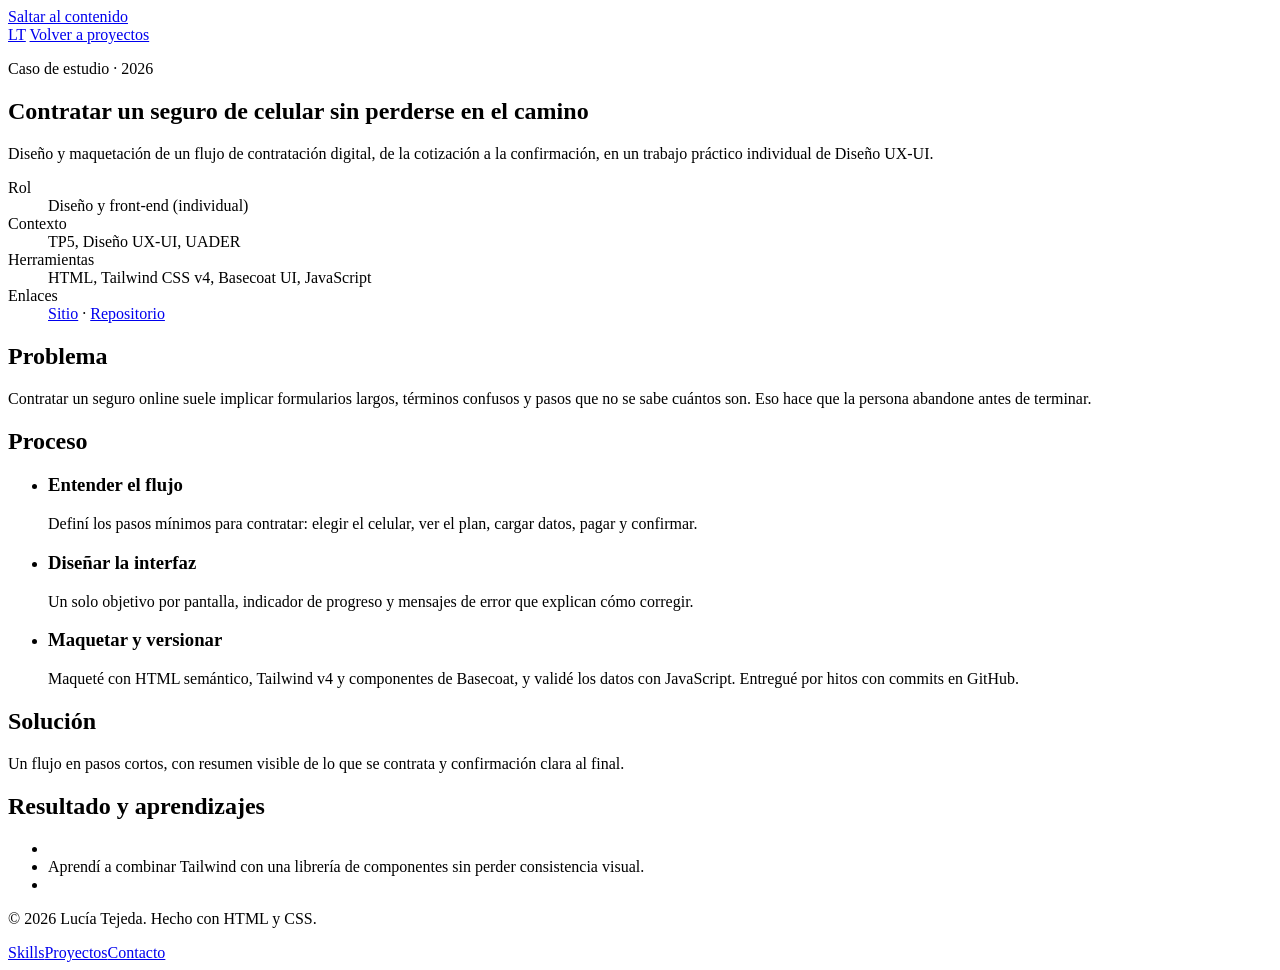
==== caso-estudio-seguros.html @ 4d707185 "Agrega caso de estudio del TP5" ====
<!DOCTYPE html>
<html lang="es">
<head>
  <meta charset="UTF-8">
  <meta name="viewport" content="width=device-width, initial-scale=1">
  <title>Caso de estudio: contratación digital de un seguro de celular · Lucía Tejeda</title>
  <meta name="description" content="Caso de estudio UX/UI: rediseño del flujo para contratar online un seguro de celular, con HTML, Tailwind CSS y JavaScript.">
  <meta name="theme-color" content="#4B2E83">
  <meta property="og:type" content="article">
  <meta property="og:title" content="Contratación digital de un seguro de celular · Caso de estudio">
  <meta property="og:description" content="Del problema al resultado: un flujo de contratación claro, paso a paso.">
  <meta property="og:image" content="https://TU-USUARIO.github.io/TU-REPO/assets/img/og-image.png">
  <link rel="icon" href="assets/favicon.svg" type="image/svg+xml">
  <link rel="preconnect" href="https://fonts.googleapis.com">
  <link rel="preconnect" href="https://fonts.gstatic.com" crossorigin>
  <link href="https://fonts.googleapis.com/css2?family=Bricolage+Grotesque:wght@600;700&family=Public+Sans:wght@400;500;600&display=swap" rel="stylesheet">
  <link rel="stylesheet" href="css/styles.css">
</head>
<body>
  <a class="skip" href="#main">Saltar al contenido</a>

  <header class="site-header">
    <div class="wrap bar">
      <a class="logo" href="index.html" aria-label="Lucía Tejeda, volver al inicio">LT</a>
      <a class="btn btn-secondary" href="index.html#proyectos">Volver a proyectos</a>
    </div>
  </header>

  <main id="main">
    <article class="section">
      <div class="wrap narrow case">
        <p class="year">Caso de estudio · 2026</p>
        <h1>Contratar un seguro de celular sin perderse en el camino</h1>
        <p class="lead">Diseño y maquetación de un flujo de contratación digital, de la cotización a la confirmación, en un trabajo práctico individual de Diseño UX-UI.</p>

        <dl class="facts">
          <div><dt>Rol</dt><dd>Diseño y front-end (individual)</dd></div>
          <div><dt>Contexto</dt><dd>TP5, Diseño UX-UI, UADER</dd></div>
          <div><dt>Herramientas</dt><dd>HTML, Tailwind CSS v4, Basecoat UI, JavaScript</dd></div>
          <div><dt>Enlaces</dt><dd><a href="https://TU-SITIO-TP5" target="_blank" rel="noopener noreferrer">Sitio</a> · <a href="https://github.com/TU-USUARIO/TU-REPO-TP5" target="_blank" rel="noopener noreferrer">Repositorio</a></dd></div>
        </dl>

        <h2>Problema</h2>
        <p>Contratar un seguro online suele implicar formularios largos, términos confusos y pasos que no se sabe cuántos son. Eso hace que la persona abandone antes de terminar.</p>
        <p><!-- COMPLETAR: qué pedía exactamente el enunciado y a quién estaba dirigido el flujo (usuario, necesidad principal). --></p>

        <h2>Proceso</h2>
        <ul class="steps">
          <li><h3>Entender el flujo</h3><p>Definí los pasos mínimos para contratar: elegir el celular, ver el plan, cargar datos, pagar y confirmar. <!-- COMPLETAR: cómo lo mapeaste (diagrama, task flow). --></p></li>
          <li><h3>Diseñar la interfaz</h3><p>Un solo objetivo por pantalla, indicador de progreso y mensajes de error que explican cómo corregir. <!-- COMPLETAR: decisiones de color, componentes, referencias. --></p></li>
          <li><h3>Maquetar y versionar</h3><p>Maqueté con HTML semántico, Tailwind v4 y componentes de Basecoat, y validé los datos con JavaScript. Entregué por hitos con commits en GitHub.</p></li>
        </ul>

        <h2>Solución</h2>
        <p>Un flujo en pasos cortos, con resumen visible de lo que se contrata y confirmación clara al final.</p>
        <!-- COMPLETAR: agregá 2 o 3 capturas con <figure><img alt="..."><figcaption>...</figcaption></figure> -->

        <h2>Resultado y aprendizajes</h2>
        <ul class="bullets">
          <li><!-- COMPLETAR: resultado concreto (por ejemplo, feedback de quien lo probó, Lighthouse, cantidad de pasos). --></li>
          <li>Aprendí a combinar Tailwind con una librería de componentes sin perder consistencia visual.</li>
          <li><!-- COMPLETAR: qué cambiarías con más tiempo. --></li>
        </ul>
      </div>
    </article>
  </main>

  <footer class="site-footer">
    <div class="wrap foot">
      <p>© 2026 Lucía Tejeda. Hecho con HTML y CSS.</p>
      <nav aria-label="Pie de página">
        <a href="index.html#skills">Skills</a><a href="index.html#proyectos">Proyectos</a><a href="index.html#contacto">Contacto</a>
      </nav>
    </div>
  </footer>
</body>
</html>
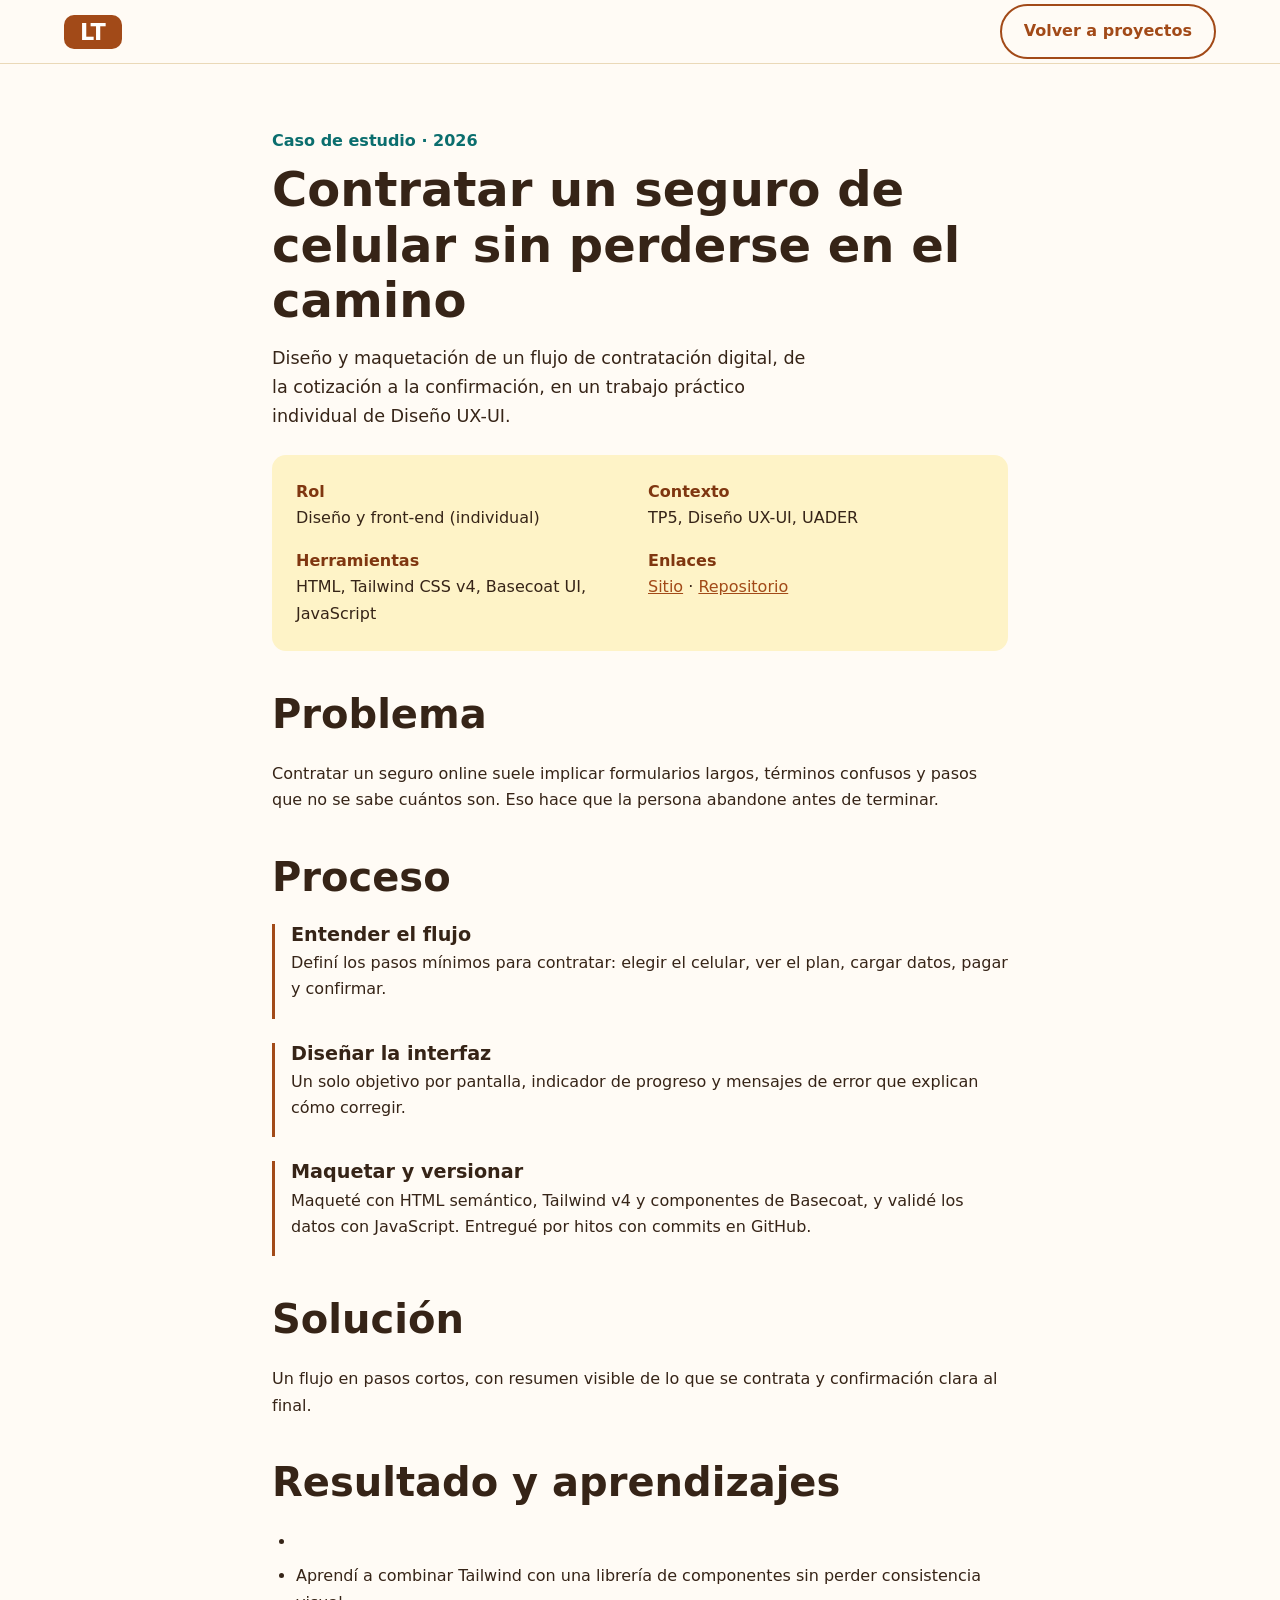
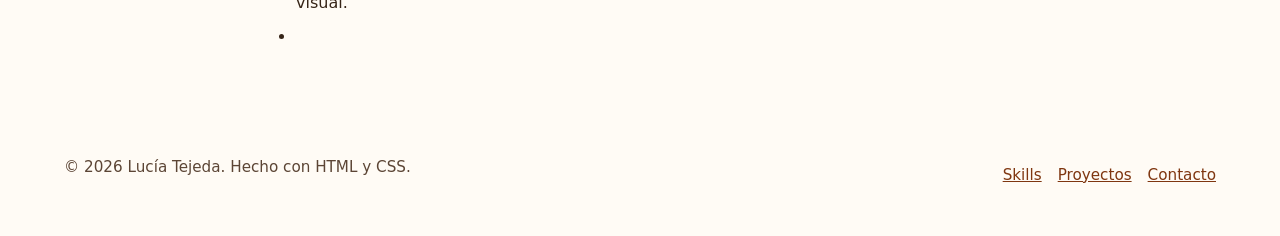
==== commit e063e45b: "Cambia paleta a terracota y crema" ====
--- a/caso-estudio-seguros.html
+++ b/caso-estudio-seguros.html
@@ -5,7 +5,7 @@
   <meta name="viewport" content="width=device-width, initial-scale=1">
   <title>Caso de estudio: contratación digital de un seguro de celular · Lucía Tejeda</title>
   <meta name="description" content="Caso de estudio UX/UI: rediseño del flujo para contratar online un seguro de celular, con HTML, Tailwind CSS y JavaScript.">
-  <meta name="theme-color" content="#4B2E83">
+  <meta name="theme-color" content="#A24A18">
   <meta property="og:type" content="article">
   <meta property="og:title" content="Contratación digital de un seguro de celular · Caso de estudio">
   <meta property="og:description" content="Del problema al resultado: un flujo de contratación claro, paso a paso.">
--- a/css/styles.css
+++ b/css/styles.css
@@ -0,0 +1,124 @@
+:root{
+   --bg:#FFFBF5; --surface:#fff; --alt:#FEF3C7; --ink:#362417; --muted:#5C4535;
+  --primary:#A24A18; --primary-d:#7F3610; --teal:#0B6E6E; --sun:#FDE68A; --line:#EAD9B8;
+  --font-h:"Bricolage Grotesque",system-ui,sans-serif; --font-b:"Public Sans",system-ui,sans-serif;
+  --s1:4px; --s2:8px; --s3:16px; --s4:24px; --s5:40px; --s6:64px; --r:14px; --header:64px;
+}
+*,*::before,*::after{box-sizing:border-box}
+html{scroll-behavior:smooth;scroll-padding-top:var(--header)}
+section[id]{scroll-margin-top:var(--header)}
+body{margin:0;background:var(--bg);color:var(--ink);font:400 1rem/1.65 var(--font-b)}
+h1,h2,h3{font-family:var(--font-h);line-height:1.15;margin:0 0 var(--s3)}
+h1{font-size:clamp(2.5rem,9vw,4.5rem)} h2{font-size:clamp(1.75rem,5vw,2.5rem);margin-bottom:var(--s4)} h3{font-size:1.2rem}
+p{margin:0 0 var(--s3)} ul,ol{margin:0;padding:0;list-style:none}
+img{max-width:100%;height:auto;display:block}
+a{color:var(--primary)}
+.wrap{width:min(100% - 2rem,72rem);margin-inline:auto} .narrow{max-width:46rem}
+.section{padding:var(--s6) 0} .alt{background:var(--alt)}
+
+:focus-visible{outline:3px solid var(--teal);outline-offset:3px;border-radius:4px}
+.skip{position:absolute;left:var(--s3);top:-100px;background:var(--ink);color:#fff;padding:var(--s2) var(--s3);z-index:100;border-radius:8px}
+.skip:focus{top:var(--s2)}
+
+/* Header */
+.site-header{position:sticky;top:0;z-index:50;background:rgba(255,251,245,.95);border-bottom:1px solid var(--line);height:var(--header)}
+.bar{display:flex;align-items:center;justify-content:space-between;height:100%}
+.logo{font:700 1.4rem var(--font-h);text-decoration:none;color:#fff;background:var(--primary);padding:var(--s1) var(--s3);border-radius:10px}
+.menu-btn{background:none;border:0;padding:var(--s2);cursor:pointer;display:grid;gap:5px}
+.menu-btn span{width:26px;height:3px;background:var(--ink);border-radius:2px;transition:transform .2s}
+.menu{display:none;position:absolute;top:var(--header);left:0;right:0;background:var(--bg);border-bottom:1px solid var(--line);padding:var(--s3)}
+.menu.open{display:block}
+.menu ul{display:grid;gap:var(--s2)}
+.menu a:not(.btn){display:block;padding:var(--s2) 0;color:var(--ink);text-decoration:none;font-weight:500}
+.menu a:not(.btn):hover{color:var(--primary);text-decoration:underline}
+
+/* Buttons */
+.btn{display:inline-block;padding:12px 22px;border-radius:999px;font-weight:600;text-decoration:none;border:2px solid var(--primary);transition:background .2s,transform .1s}
+.btn-primary{background:var(--primary);color:#fff} .btn-primary:hover{background:var(--primary-d)}
+.btn-secondary{background:transparent;color:var(--primary)} .btn-secondary:hover{background:var(--alt)}
+.btn:active{transform:scale(.97)}
+
+/* Hero */
+.hero{padding:var(--s5) 0 var(--s6)}
+.hero-grid{display:grid;gap:var(--s5);align-items:center}
+.badge{display:inline-flex;align-items:center;gap:var(--s2);background:var(--sun);color:var(--ink);font-weight:600;font-size:.9rem;padding:6px 14px;border-radius:999px}
+.badge span{width:9px;height:9px;border-radius:50%;background:var(--teal)}
+.role{font:600 1.25rem var(--font-h);color:var(--primary)}
+.lead{font-size:1.1rem;max-width:34rem} .meta{color:var(--muted);font-size:.95rem;margin-top:var(--s4)}
+.actions{display:flex;flex-wrap:wrap;gap:var(--s3)}
+.portrait{margin:0;justify-self:center;width:min(100%,20rem);position:relative}
+.portrait::before{content:"";position:absolute;inset:14px -14px -14px 14px;background:var(--sun);border-radius:50%}
+.portrait img{position:relative;border-radius:50%;aspect-ratio:1;object-fit:cover;background:var(--alt)}
+
+/* Stats */
+.stats{background:var(--primary);color:#fff;padding:var(--s5) 0}
+.stats-grid{display:grid;grid-template-columns:1fr 1fr;gap:var(--s4)}
+.stat strong{display:block;font:700 2.5rem var(--font-h)} .stat span{font-size:.95rem}
+
+/* Cards */
+.grid{display:grid;gap:var(--s4)}
+.card{background:var(--surface);border:1px solid var(--line);border-radius:var(--r);padding:var(--s4);position:relative;transition:transform .2s,box-shadow .2s}
+.card:hover{transform:translateY(-4px);box-shadow:0 10px 24px rgba(162,74,24,.15)}
+.card:active{transform:translateY(-1px)}
+.card p:last-child{margin-bottom:0}
+.chips{display:flex;flex-wrap:wrap;gap:var(--s2);margin-top:var(--s3)}
+.chips li{background:var(--alt);color:var(--primary-d);font-size:.85rem;font-weight:600;padding:3px 12px;border-radius:999px}
+.project .year{color:var(--teal);font-weight:600;margin-bottom:var(--s1)}
+.project h3 a{color:var(--ink);text-decoration:none}
+.stretched::after{content:"";position:absolute;inset:0;border-radius:var(--r)}
+.stretched:focus-visible{outline:none} .card:has(.stretched:focus-visible){outline:3px solid var(--teal);outline-offset:3px}
+
+/* Timeline */
+.timeline{border-left:3px solid var(--primary);padding-left:var(--s4);display:grid;gap:var(--s4)}
+.timeline li{position:relative}
+.timeline li::before{content:"";position:absolute;left:calc(-1 * var(--s4) - 9px);top:6px;width:15px;height:15px;border-radius:50%;background:var(--sun);border:3px solid var(--primary)}
+.when{font-weight:600;color:var(--teal);margin-bottom:var(--s1)}
+.timeline ul{list-style:disc;padding-left:var(--s4);color:var(--muted)}
+
+/* Contact + footer */
+.contact{text-align:center;background:var(--primary);color:#fff;border-radius:24px;padding:var(--s6) var(--s3)}
+.contact h2{margin-bottom:var(--s3)}
+.contact .btn-primary{background:var(--sun);color:var(--ink);border-color:var(--sun);overflow-wrap:anywhere}
+.contact .btn-primary:hover{background:#fff}
+.contact .links{margin:var(--s4) 0 0;display:flex;justify-content:center;gap:var(--s4)}
+.contact .links a{color:#fff;font-weight:600}
+.site-footer{padding:var(--s5) 0;color:var(--muted);font-size:.95rem}
+.foot{display:grid;gap:var(--s3)}
+.foot nav{display:flex;flex-wrap:wrap;gap:var(--s3)}
+.foot a{color:var(--primary-d)}
+
+/* 768px */
+@media (min-width:768px){
+  .stats-grid{grid-template-columns:repeat(4,1fr)}
+  .grid-3{grid-template-columns:repeat(3,1fr)} .grid-4{grid-template-columns:repeat(2,1fr)}
+  .foot{grid-template-columns:1fr auto;align-items:center}
+  .hero-grid{grid-template-columns:1.3fr 1fr}
+}
+/* Desktop: menú horizontal */
+@media (min-width:960px){
+  .menu-btn{display:none}
+  .menu{display:block;position:static;background:none;border:0;padding:0}
+  .menu ul{display:flex;align-items:center;gap:var(--s4)}
+}
+/* 1280px */
+@media (min-width:1280px){
+  .grid-4{grid-template-columns:repeat(4,1fr)}
+  .hero{padding:var(--s6) 0 calc(var(--s6) * 1.5)}
+}
+@media (prefers-reduced-motion:reduce){
+  html{scroll-behavior:auto}
+  *{transition:none!important}
+  .card:hover{transform:none}
+}
+
+/* Caso de estudio */
+.case h1{font-size:clamp(2rem,6vw,3rem)}
+.case h2{margin-top:var(--s5)}
+.case .year{color:var(--teal);font-weight:600;margin-bottom:var(--s2)}
+.facts{display:grid;gap:var(--s3);margin:var(--s4) 0;padding:var(--s4);background:var(--alt);border-radius:var(--r)}
+.facts dt{font-weight:600;color:var(--primary-d)} .facts dd{margin:0}
+.steps{display:grid;gap:var(--s4)}
+.steps li{border-left:3px solid var(--primary);padding-left:var(--s3)}
+.steps h3{margin-bottom:var(--s1)}
+.bullets{list-style:disc;padding-left:var(--s4);display:grid;gap:var(--s2)}
+@media (min-width:768px){.facts{grid-template-columns:1fr 1fr}}
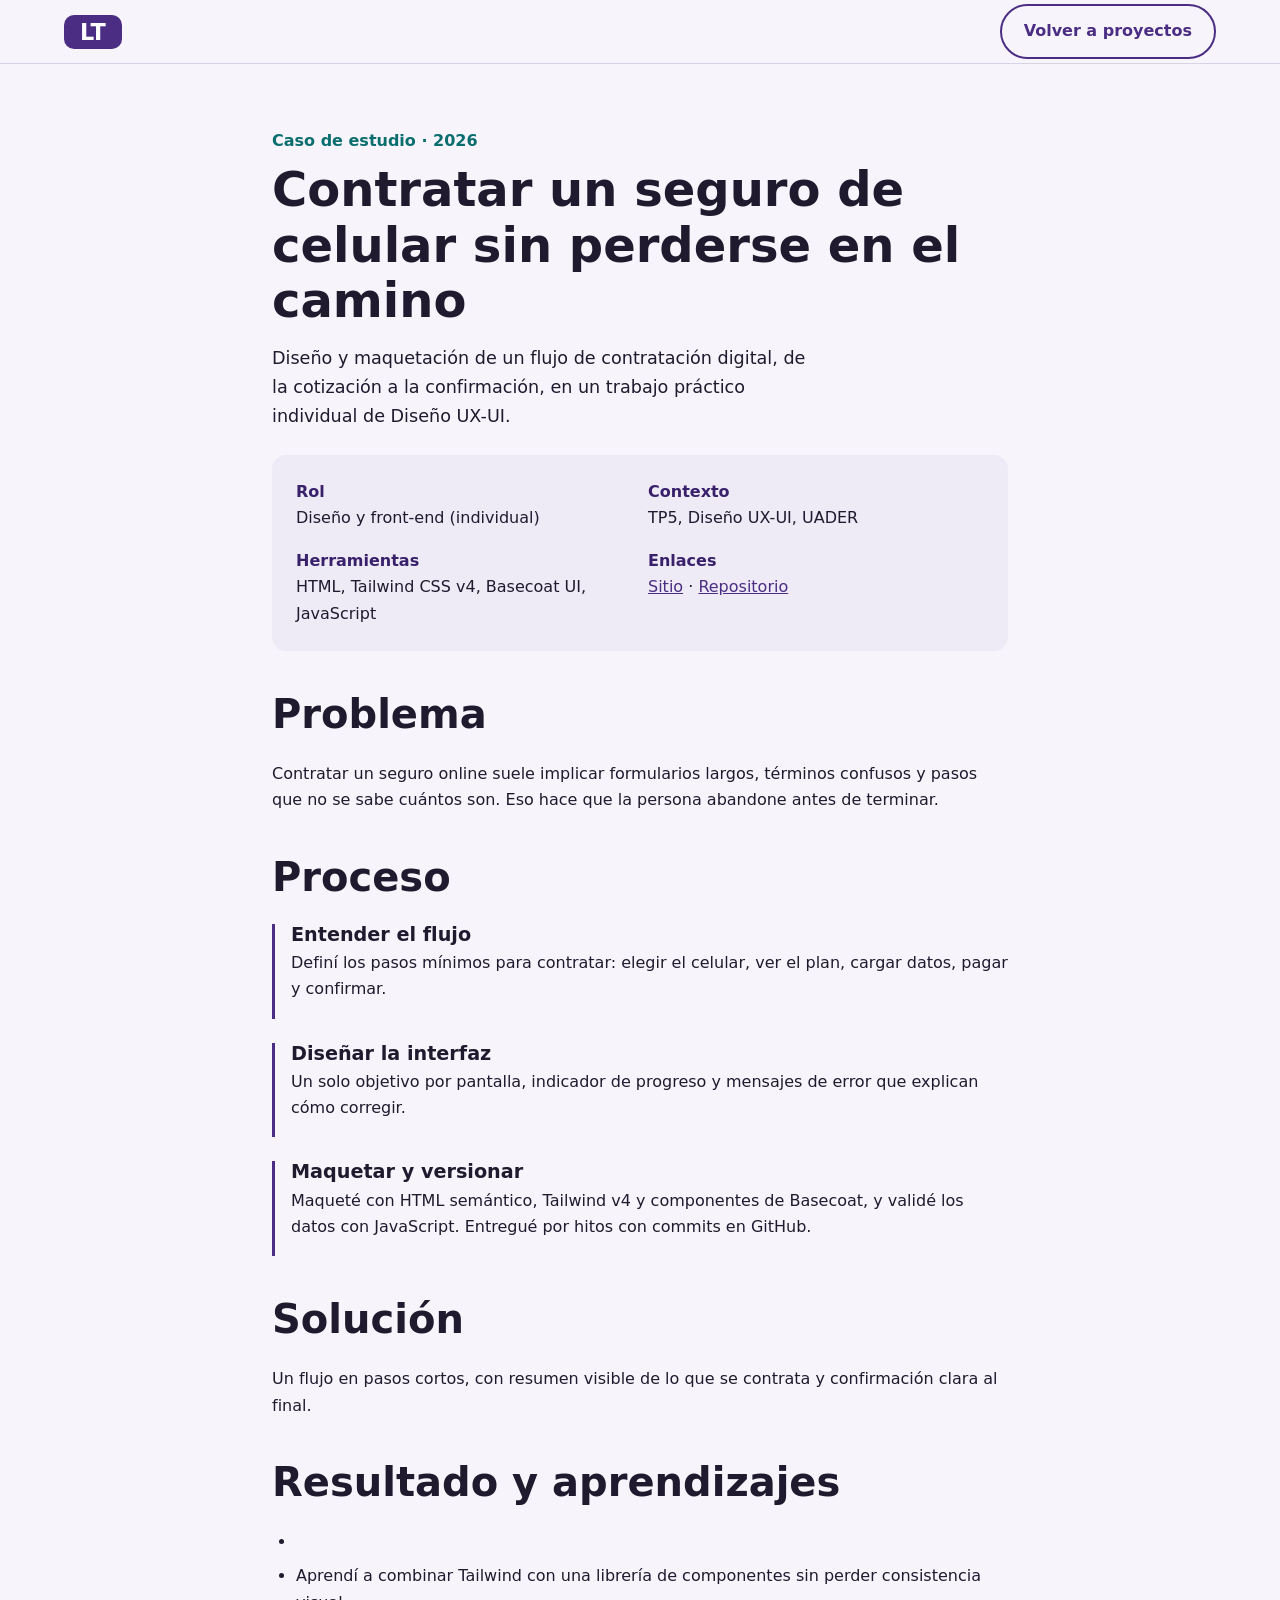
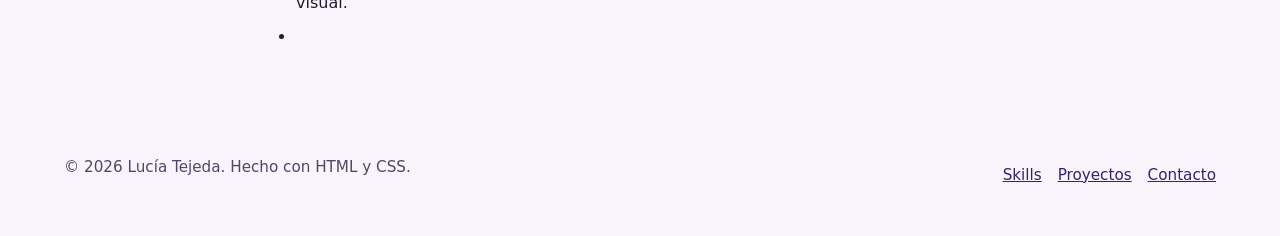
==== commit 9ed25f16: "Revert "Cambia paleta a terracota y crema" This reverts commit e063e45bc8142e0e26f0b6902178de57c9594" ====
--- a/caso-estudio-seguros.html
+++ b/caso-estudio-seguros.html
@@ -5,7 +5,7 @@
   <meta name="viewport" content="width=device-width, initial-scale=1">
   <title>Caso de estudio: contratación digital de un seguro de celular · Lucía Tejeda</title>
   <meta name="description" content="Caso de estudio UX/UI: rediseño del flujo para contratar online un seguro de celular, con HTML, Tailwind CSS y JavaScript.">
-  <meta name="theme-color" content="#A24A18">
+  <meta name="theme-color" content="#4B2E83">
   <meta property="og:type" content="article">
   <meta property="og:title" content="Contratación digital de un seguro de celular · Caso de estudio">
   <meta property="og:description" content="Del problema al resultado: un flujo de contratación claro, paso a paso.">
--- a/css/styles.css
+++ b/css/styles.css
@@ -1,6 +1,6 @@
 :root{
-   --bg:#FFFBF5; --surface:#fff; --alt:#FEF3C7; --ink:#362417; --muted:#5C4535;
-  --primary:#A24A18; --primary-d:#7F3610; --teal:#0B6E6E; --sun:#FDE68A; --line:#EAD9B8;
+  --bg:#F7F5FB; --surface:#fff; --alt:#EEEAF6; --ink:#1F1A2E; --muted:#4F4863;
+  --primary:#4B2E83; --primary-d:#38216A; --teal:#0B6E6E; --sun:#FFC857; --line:#D9D3E8;
   --font-h:"Bricolage Grotesque",system-ui,sans-serif; --font-b:"Public Sans",system-ui,sans-serif;
   --s1:4px; --s2:8px; --s3:16px; --s4:24px; --s5:40px; --s6:64px; --r:14px; --header:64px;
 }
@@ -21,7 +21,7 @@
 .skip:focus{top:var(--s2)}
 
 /* Header */
-.site-header{position:sticky;top:0;z-index:50;background:rgba(255,251,245,.95);border-bottom:1px solid var(--line);height:var(--header)}
+.site-header{position:sticky;top:0;z-index:50;background:rgba(247,245,251,.95);border-bottom:1px solid var(--line);height:var(--header)}
 .bar{display:flex;align-items:center;justify-content:space-between;height:100%}
 .logo{font:700 1.4rem var(--font-h);text-decoration:none;color:#fff;background:var(--primary);padding:var(--s1) var(--s3);border-radius:10px}
 .menu-btn{background:none;border:0;padding:var(--s2);cursor:pointer;display:grid;gap:5px}
@@ -58,7 +58,7 @@
 /* Cards */
 .grid{display:grid;gap:var(--s4)}
 .card{background:var(--surface);border:1px solid var(--line);border-radius:var(--r);padding:var(--s4);position:relative;transition:transform .2s,box-shadow .2s}
-.card:hover{transform:translateY(-4px);box-shadow:0 10px 24px rgba(162,74,24,.15)}
+.card:hover{transform:translateY(-4px);box-shadow:0 10px 24px rgba(75,46,131,.15)}
 .card:active{transform:translateY(-1px)}
 .card p:last-child{margin-bottom:0}
 .chips{display:flex;flex-wrap:wrap;gap:var(--s2);margin-top:var(--s3)}
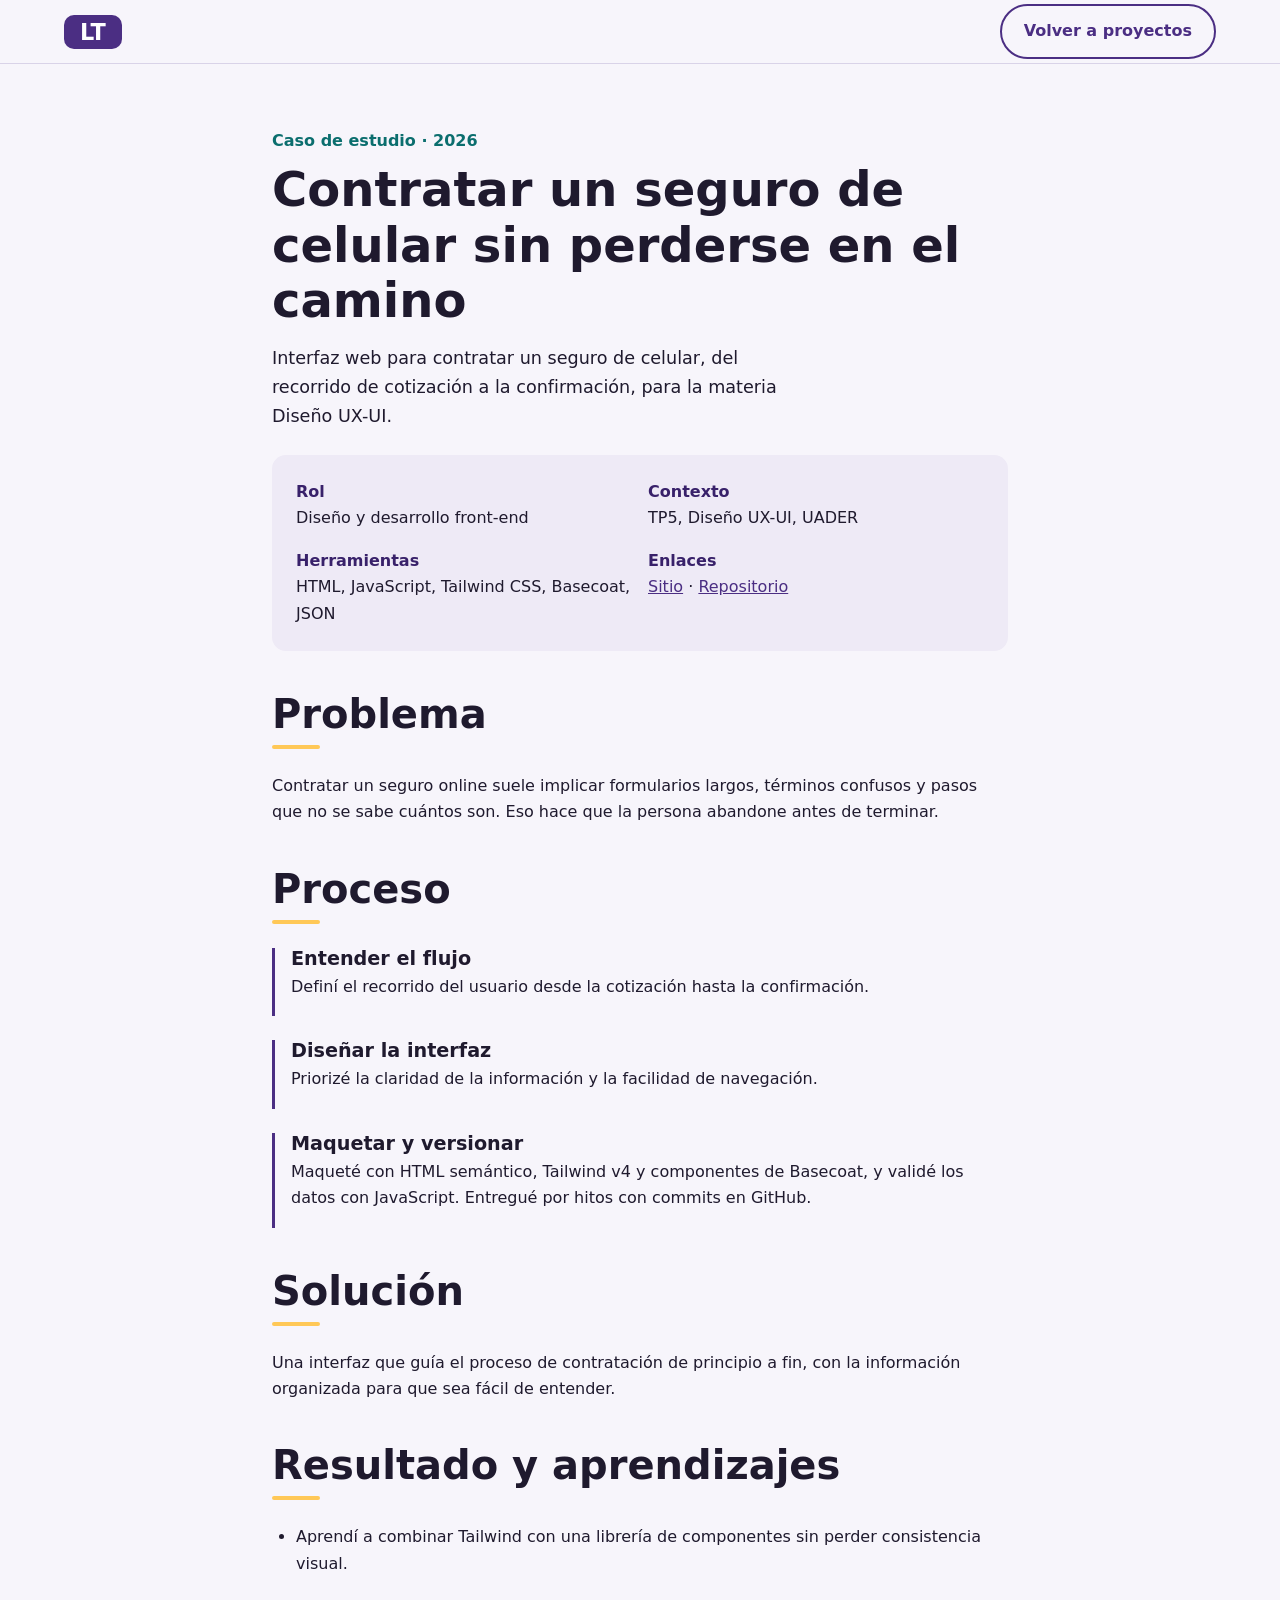
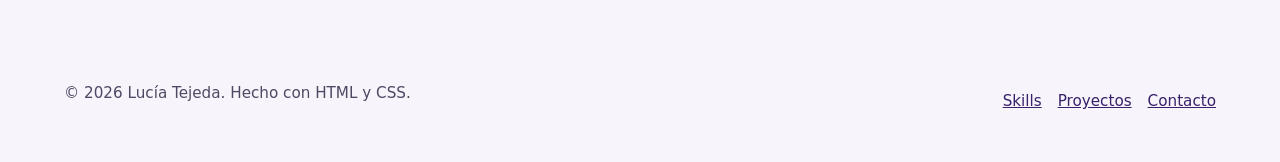
==== commit 9e424b48: "Actualiza contenido, proyectos y detalles visuales del portfolio" ====
--- a/caso-estudio-seguros.html
+++ b/caso-estudio-seguros.html
@@ -9,7 +9,6 @@
   <meta property="og:type" content="article">
   <meta property="og:title" content="Contratación digital de un seguro de celular · Caso de estudio">
   <meta property="og:description" content="Del problema al resultado: un flujo de contratación claro, paso a paso.">
-  <meta property="og:image" content="https://TU-USUARIO.github.io/TU-REPO/assets/img/og-image.png">
   <link rel="icon" href="assets/favicon.svg" type="image/svg+xml">
   <link rel="preconnect" href="https://fonts.googleapis.com">
   <link rel="preconnect" href="https://fonts.gstatic.com" crossorigin>
@@ -31,35 +30,31 @@
       <div class="wrap narrow case">
         <p class="year">Caso de estudio · 2026</p>
         <h1>Contratar un seguro de celular sin perderse en el camino</h1>
-        <p class="lead">Diseño y maquetación de un flujo de contratación digital, de la cotización a la confirmación, en un trabajo práctico individual de Diseño UX-UI.</p>
+        <p class="lead">Interfaz web para contratar un seguro de celular, del recorrido de cotización a la confirmación, para la materia Diseño UX-UI.</p>
 
         <dl class="facts">
-          <div><dt>Rol</dt><dd>Diseño y front-end (individual)</dd></div>
+          <div><dt>Rol</dt><dd>Diseño y desarrollo front-end</dd></div>
           <div><dt>Contexto</dt><dd>TP5, Diseño UX-UI, UADER</dd></div>
-          <div><dt>Herramientas</dt><dd>HTML, Tailwind CSS v4, Basecoat UI, JavaScript</dd></div>
-          <div><dt>Enlaces</dt><dd><a href="https://TU-SITIO-TP5" target="_blank" rel="noopener noreferrer">Sitio</a> · <a href="https://github.com/TU-USUARIO/TU-REPO-TP5" target="_blank" rel="noopener noreferrer">Repositorio</a></dd></div>
+          <div><dt>Herramientas</dt><dd>HTML, JavaScript, Tailwind CSS, Basecoat, JSON</dd></div>
+          <div><dt>Enlaces</dt><dd><a href="https://luciatejeda29-prog.github.io/cubri-seguros/" target="_blank" rel="noopener noreferrer">Sitio</a> · <a href="https://github.com/luciatejeda29-prog/cubri-seguros" target="_blank" rel="noopener noreferrer">Repositorio</a></dd></div>
         </dl>
 
         <h2>Problema</h2>
         <p>Contratar un seguro online suele implicar formularios largos, términos confusos y pasos que no se sabe cuántos son. Eso hace que la persona abandone antes de terminar.</p>
-        <p><!-- COMPLETAR: qué pedía exactamente el enunciado y a quién estaba dirigido el flujo (usuario, necesidad principal). --></p>
 
         <h2>Proceso</h2>
         <ul class="steps">
-          <li><h3>Entender el flujo</h3><p>Definí los pasos mínimos para contratar: elegir el celular, ver el plan, cargar datos, pagar y confirmar. <!-- COMPLETAR: cómo lo mapeaste (diagrama, task flow). --></p></li>
-          <li><h3>Diseñar la interfaz</h3><p>Un solo objetivo por pantalla, indicador de progreso y mensajes de error que explican cómo corregir. <!-- COMPLETAR: decisiones de color, componentes, referencias. --></p></li>
+          <li><h3>Entender el flujo</h3><p>Definí el recorrido del usuario desde la cotización hasta la confirmación.</p></li>
+          <li><h3>Diseñar la interfaz</h3><p>Priorizé la claridad de la información y la facilidad de navegación.</p></li>
           <li><h3>Maquetar y versionar</h3><p>Maqueté con HTML semántico, Tailwind v4 y componentes de Basecoat, y validé los datos con JavaScript. Entregué por hitos con commits en GitHub.</p></li>
         </ul>
 
         <h2>Solución</h2>
-        <p>Un flujo en pasos cortos, con resumen visible de lo que se contrata y confirmación clara al final.</p>
-        <!-- COMPLETAR: agregá 2 o 3 capturas con <figure><img alt="..."><figcaption>...</figcaption></figure> -->
+        <p>Una interfaz que guía el proceso de contratación de principio a fin, con la información organizada para que sea fácil de entender.</p>
 
         <h2>Resultado y aprendizajes</h2>
         <ul class="bullets">
-          <li><!-- COMPLETAR: resultado concreto (por ejemplo, feedback de quien lo probó, Lighthouse, cantidad de pasos). --></li>
           <li>Aprendí a combinar Tailwind con una librería de componentes sin perder consistencia visual.</li>
-          <li><!-- COMPLETAR: qué cambiarías con más tiempo. --></li>
         </ul>
       </div>
     </article>
--- a/css/styles.css
+++ b/css/styles.css
@@ -122,3 +122,12 @@
 .steps h3{margin-bottom:var(--s1)}
 .bullets{list-style:disc;padding-left:var(--s4);display:grid;gap:var(--s2)}
 @media (min-width:768px){.facts{grid-template-columns:1fr 1fr}}
+
+/* Detalles sutiles */
+h2::after{content:"";display:block;width:48px;height:4px;margin-top:var(--s2);background:var(--sun);border-radius:2px}
+.contact h2::after{margin-inline:auto}
+.card{display:flex;flex-direction:column}
+.card .chips{margin-top:auto;padding-top:var(--s3)}
+.proj-links{display:flex;flex-wrap:wrap;gap:var(--s2) var(--s4);margin:var(--s3) 0 0}
+.proj-links a{position:relative;z-index:1;font-weight:600}
+.role{font-size:1.1rem;line-height:1.35}
